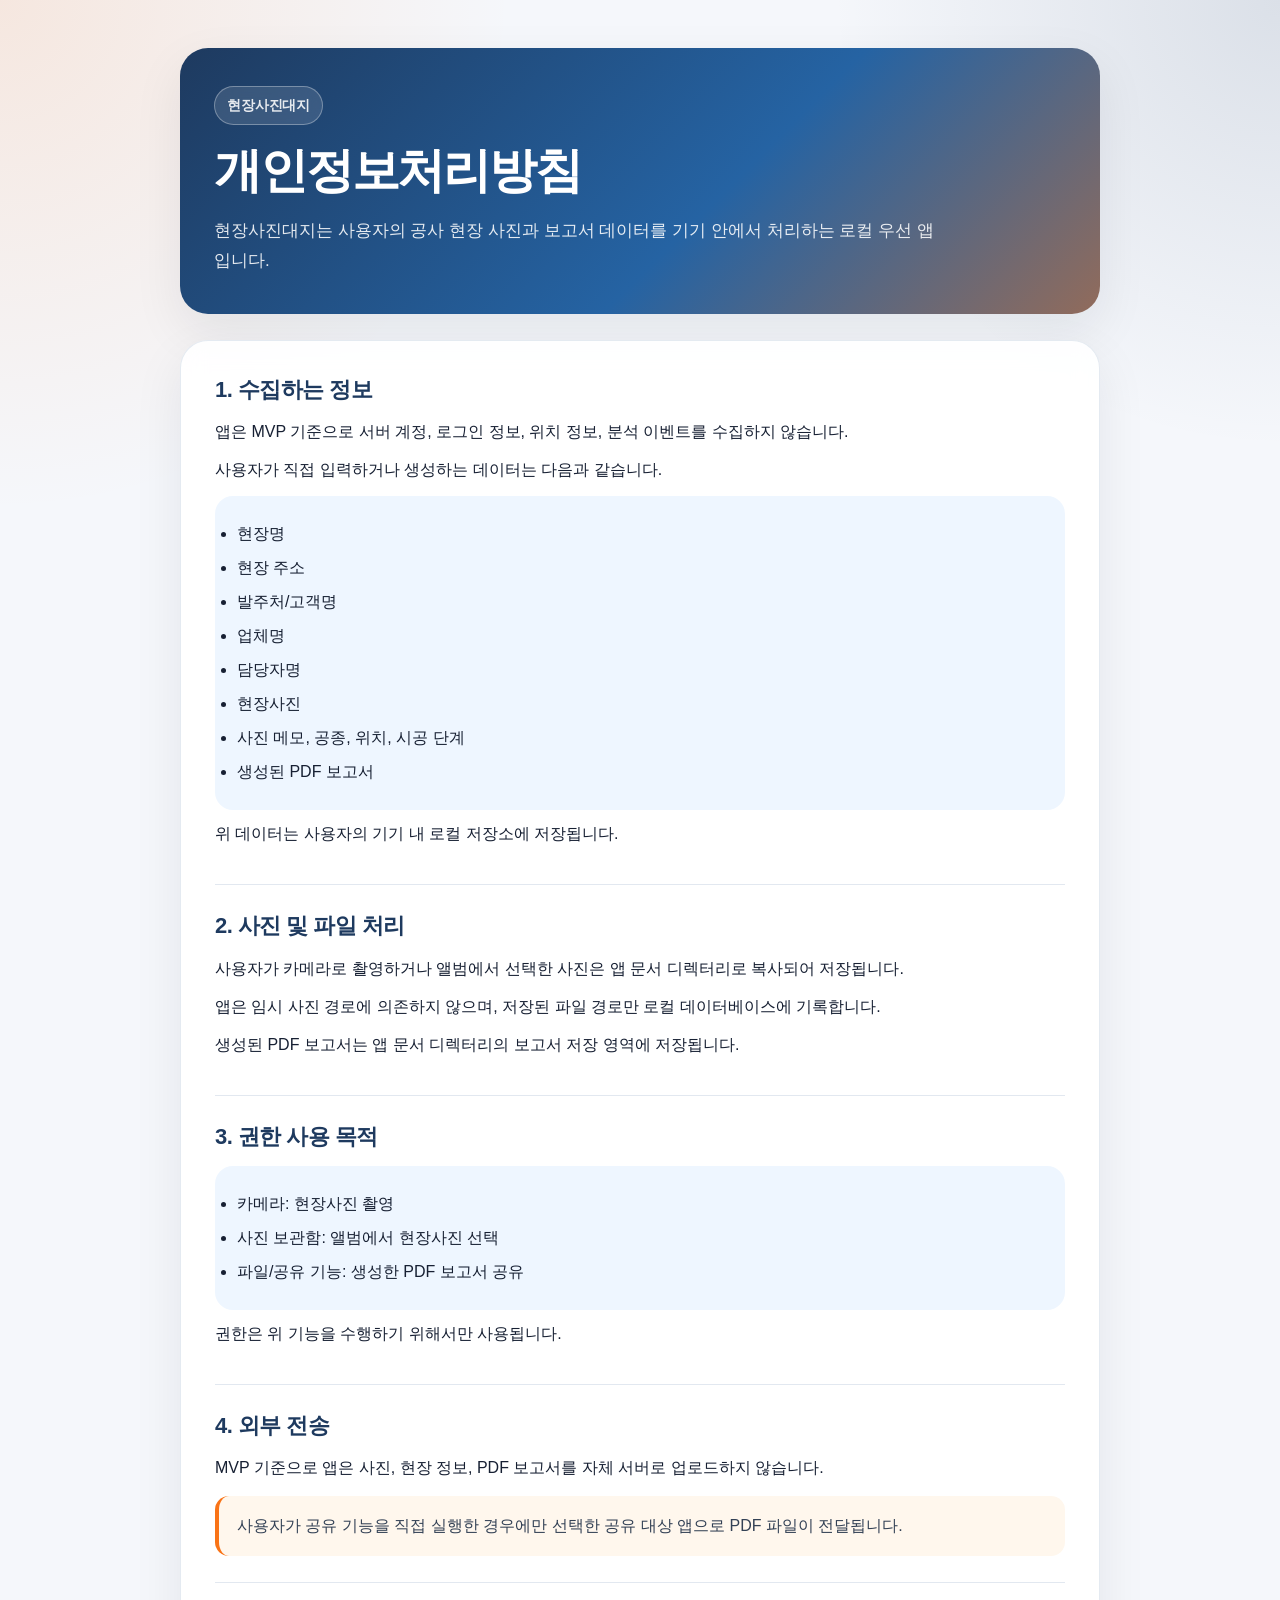
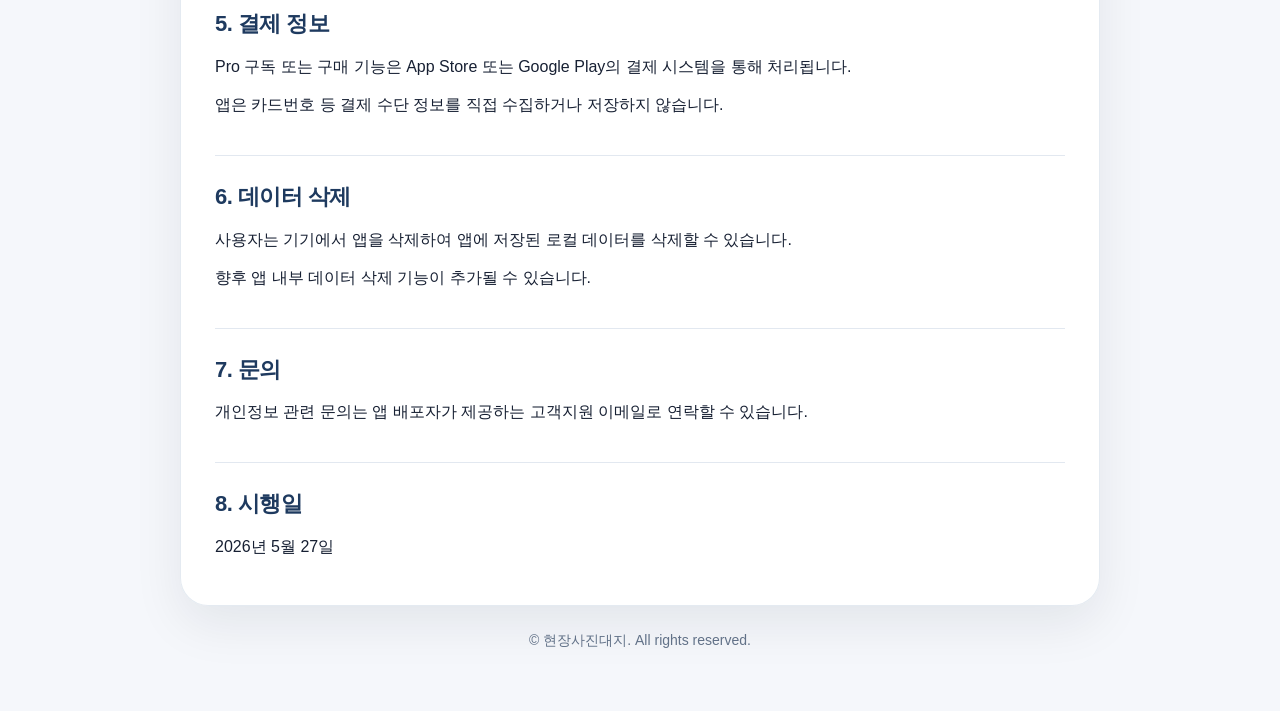
==== index.html @ 03519d0b "Add files via upload 개인정보처리방침" ====
<!DOCTYPE html>
<html lang="ko">
<head>
  <meta charset="UTF-8" />
  <meta name="viewport" content="width=device-width, initial-scale=1.0" />
  <meta name="description" content="현장사진대지 개인정보처리방침" />
  <title>개인정보처리방침 | 현장사진대지</title>
  <style>
    :root {
      --bg: #f5f7fb;
      --card: #ffffff;
      --text: #172033;
      --muted: #64748b;
      --primary: #1e3a5f;
      --accent: #f97316;
      --line: #e2e8f0;
      --soft: #eef6ff;
      --shadow: 0 18px 50px rgba(15, 23, 42, 0.08);
    }

    * {
      box-sizing: border-box;
    }

    body {
      margin: 0;
      font-family: -apple-system, BlinkMacSystemFont, "Segoe UI", Roboto, "Noto Sans KR", "Apple SD Gothic Neo", "Malgun Gothic", Arial, sans-serif;
      line-height: 1.75;
      color: var(--text);
      background:
        radial-gradient(circle at top left, rgba(249, 115, 22, 0.12), transparent 32rem),
        radial-gradient(circle at top right, rgba(30, 58, 95, 0.12), transparent 28rem),
        var(--bg);
    }

    .page {
      width: min(920px, calc(100% - 32px));
      margin: 0 auto;
      padding: 48px 0;
    }

    .hero {
      padding: 38px 34px;
      border-radius: 28px;
      color: #fff;
      background: linear-gradient(135deg, #1e3a5f 0%, #2563a3 58%, #f97316 140%);
      box-shadow: var(--shadow);
    }

    .eyebrow {
      display: inline-flex;
      align-items: center;
      gap: 8px;
      padding: 6px 12px;
      margin-bottom: 18px;
      border: 1px solid rgba(255, 255, 255, 0.32);
      border-radius: 999px;
      color: rgba(255, 255, 255, 0.88);
      font-size: 14px;
      font-weight: 700;
      letter-spacing: -0.01em;
      background: rgba(255, 255, 255, 0.12);
      backdrop-filter: blur(10px);
    }

    h1 {
      margin: 0;
      font-size: clamp(32px, 5vw, 48px);
      line-height: 1.16;
      letter-spacing: -0.045em;
    }

    .hero p {
      max-width: 720px;
      margin: 18px 0 0;
      color: rgba(255, 255, 255, 0.88);
      font-size: 17px;
    }

    .content {
      margin-top: 26px;
      padding: 34px;
      border: 1px solid rgba(226, 232, 240, 0.9);
      border-radius: 28px;
      background: rgba(255, 255, 255, 0.92);
      box-shadow: var(--shadow);
      backdrop-filter: blur(12px);
    }

    section {
      padding: 26px 0;
      border-bottom: 1px solid var(--line);
    }

    section:first-child {
      padding-top: 0;
    }

    section:last-child {
      padding-bottom: 0;
      border-bottom: 0;
    }

    h2 {
      margin: 0 0 14px;
      color: var(--primary);
      font-size: 22px;
      line-height: 1.35;
      letter-spacing: -0.025em;
    }

    p {
      margin: 10px 0;
    }

    ul {
      margin: 12px 0 0;
      padding: 18px 22px;
      border-radius: 18px;
      background: var(--soft);
    }

    li {
      margin: 6px 0;
    }

    .notice {
      margin-top: 14px;
      padding: 16px 18px;
      border-left: 4px solid var(--accent);
      border-radius: 14px;
      color: #334155;
      background: #fff7ed;
    }

    .footer {
      margin-top: 22px;
      color: var(--muted);
      font-size: 14px;
      text-align: center;
    }

    @media (max-width: 640px) {
      .page {
        width: min(100% - 22px, 920px);
        padding: 20px 0;
      }

      .hero,
      .content {
        padding: 24px 20px;
        border-radius: 22px;
      }

      section {
        padding: 22px 0;
      }

      h2 {
        font-size: 20px;
      }
    }
  </style>
</head>
<body>
  <main class="page">
    <header class="hero">
      <div class="eyebrow">현장사진대지</div>
      <h1>개인정보처리방침</h1>
      <p>현장사진대지는 사용자의 공사 현장 사진과 보고서 데이터를 기기 안에서 처리하는 로컬 우선 앱입니다.</p>
    </header>

    <article class="content">
      <section>
        <h2>1. 수집하는 정보</h2>
        <p>앱은 MVP 기준으로 서버 계정, 로그인 정보, 위치 정보, 분석 이벤트를 수집하지 않습니다.</p>
        <p>사용자가 직접 입력하거나 생성하는 데이터는 다음과 같습니다.</p>
        <ul>
          <li>현장명</li>
          <li>현장 주소</li>
          <li>발주처/고객명</li>
          <li>업체명</li>
          <li>담당자명</li>
          <li>현장사진</li>
          <li>사진 메모, 공종, 위치, 시공 단계</li>
          <li>생성된 PDF 보고서</li>
        </ul>
        <p>위 데이터는 사용자의 기기 내 로컬 저장소에 저장됩니다.</p>
      </section>

      <section>
        <h2>2. 사진 및 파일 처리</h2>
        <p>사용자가 카메라로 촬영하거나 앨범에서 선택한 사진은 앱 문서 디렉터리로 복사되어 저장됩니다.</p>
        <p>앱은 임시 사진 경로에 의존하지 않으며, 저장된 파일 경로만 로컬 데이터베이스에 기록합니다.</p>
        <p>생성된 PDF 보고서는 앱 문서 디렉터리의 보고서 저장 영역에 저장됩니다.</p>
      </section>

      <section>
        <h2>3. 권한 사용 목적</h2>
        <ul>
          <li>카메라: 현장사진 촬영</li>
          <li>사진 보관함: 앨범에서 현장사진 선택</li>
          <li>파일/공유 기능: 생성한 PDF 보고서 공유</li>
        </ul>
        <p>권한은 위 기능을 수행하기 위해서만 사용됩니다.</p>
      </section>

      <section>
        <h2>4. 외부 전송</h2>
        <p>MVP 기준으로 앱은 사진, 현장 정보, PDF 보고서를 자체 서버로 업로드하지 않습니다.</p>
        <div class="notice">사용자가 공유 기능을 직접 실행한 경우에만 선택한 공유 대상 앱으로 PDF 파일이 전달됩니다.</div>
      </section>

      <section>
        <h2>5. 결제 정보</h2>
        <p>Pro 구독 또는 구매 기능은 App Store 또는 Google Play의 결제 시스템을 통해 처리됩니다.</p>
        <p>앱은 카드번호 등 결제 수단 정보를 직접 수집하거나 저장하지 않습니다.</p>
      </section>

      <section>
        <h2>6. 데이터 삭제</h2>
        <p>사용자는 기기에서 앱을 삭제하여 앱에 저장된 로컬 데이터를 삭제할 수 있습니다.</p>
        <p>향후 앱 내부 데이터 삭제 기능이 추가될 수 있습니다.</p>
      </section>

      <section>
        <h2>7. 문의</h2>
        <p>개인정보 관련 문의는 앱 배포자가 제공하는 고객지원 이메일로 연락할 수 있습니다.</p>
      </section>

      <section>
        <h2>8. 시행일</h2>
        <p>2026년 5월 27일</p>
      </section>
    </article>

    <p class="footer">© 현장사진대지. All rights reserved.</p>
  </main>
</body>
</html>
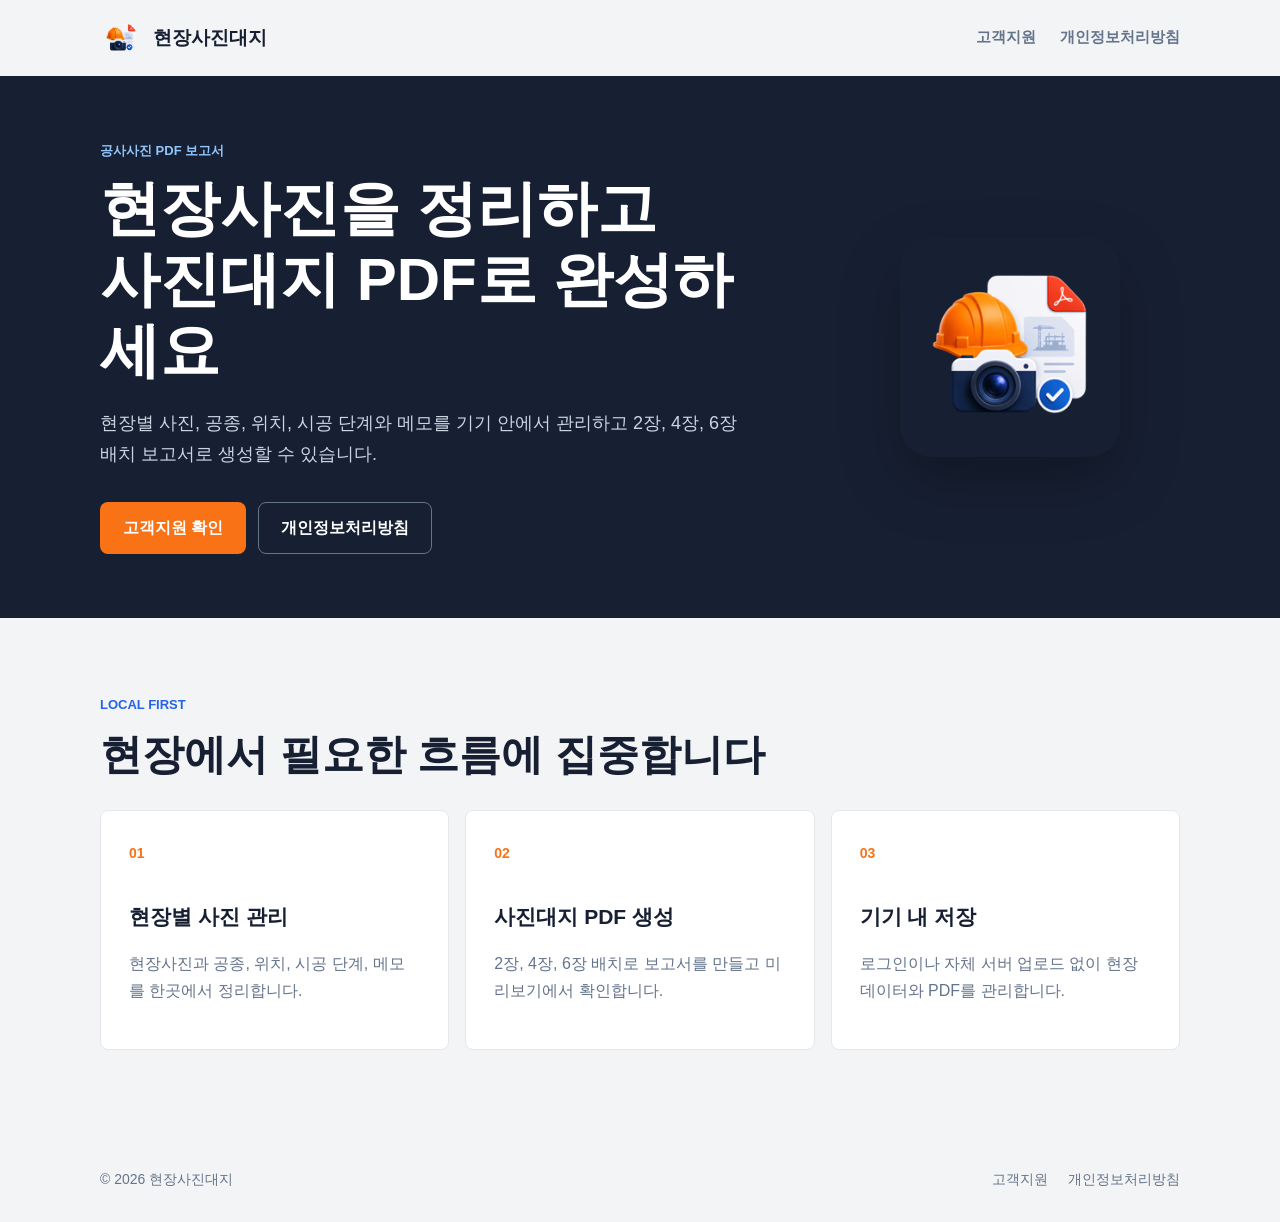
==== commit 9e2db3fe: "Add App Store support pages" ====
--- a/index.html
+++ b/index.html
@@ -3,238 +3,71 @@
 <head>
   <meta charset="UTF-8" />
   <meta name="viewport" content="width=device-width, initial-scale=1.0" />
-  <meta name="description" content="현장사진대지 개인정보처리방침" />
-  <title>개인정보처리방침 | 현장사진대지</title>
-  <style>
-    :root {
-      --bg: #f5f7fb;
-      --card: #ffffff;
-      --text: #172033;
-      --muted: #64748b;
-      --primary: #1e3a5f;
-      --accent: #f97316;
-      --line: #e2e8f0;
-      --soft: #eef6ff;
-      --shadow: 0 18px 50px rgba(15, 23, 42, 0.08);
-    }
-
-    * {
-      box-sizing: border-box;
-    }
-
-    body {
-      margin: 0;
-      font-family: -apple-system, BlinkMacSystemFont, "Segoe UI", Roboto, "Noto Sans KR", "Apple SD Gothic Neo", "Malgun Gothic", Arial, sans-serif;
-      line-height: 1.75;
-      color: var(--text);
-      background:
-        radial-gradient(circle at top left, rgba(249, 115, 22, 0.12), transparent 32rem),
-        radial-gradient(circle at top right, rgba(30, 58, 95, 0.12), transparent 28rem),
-        var(--bg);
-    }
-
-    .page {
-      width: min(920px, calc(100% - 32px));
-      margin: 0 auto;
-      padding: 48px 0;
-    }
-
-    .hero {
-      padding: 38px 34px;
-      border-radius: 28px;
-      color: #fff;
-      background: linear-gradient(135deg, #1e3a5f 0%, #2563a3 58%, #f97316 140%);
-      box-shadow: var(--shadow);
-    }
-
-    .eyebrow {
-      display: inline-flex;
-      align-items: center;
-      gap: 8px;
-      padding: 6px 12px;
-      margin-bottom: 18px;
-      border: 1px solid rgba(255, 255, 255, 0.32);
-      border-radius: 999px;
-      color: rgba(255, 255, 255, 0.88);
-      font-size: 14px;
-      font-weight: 700;
-      letter-spacing: -0.01em;
-      background: rgba(255, 255, 255, 0.12);
-      backdrop-filter: blur(10px);
-    }
-
-    h1 {
-      margin: 0;
-      font-size: clamp(32px, 5vw, 48px);
-      line-height: 1.16;
-      letter-spacing: -0.045em;
-    }
-
-    .hero p {
-      max-width: 720px;
-      margin: 18px 0 0;
-      color: rgba(255, 255, 255, 0.88);
-      font-size: 17px;
-    }
-
-    .content {
-      margin-top: 26px;
-      padding: 34px;
-      border: 1px solid rgba(226, 232, 240, 0.9);
-      border-radius: 28px;
-      background: rgba(255, 255, 255, 0.92);
-      box-shadow: var(--shadow);
-      backdrop-filter: blur(12px);
-    }
-
-    section {
-      padding: 26px 0;
-      border-bottom: 1px solid var(--line);
-    }
-
-    section:first-child {
-      padding-top: 0;
-    }
-
-    section:last-child {
-      padding-bottom: 0;
-      border-bottom: 0;
-    }
-
-    h2 {
-      margin: 0 0 14px;
-      color: var(--primary);
-      font-size: 22px;
-      line-height: 1.35;
-      letter-spacing: -0.025em;
-    }
-
-    p {
-      margin: 10px 0;
-    }
-
-    ul {
-      margin: 12px 0 0;
-      padding: 18px 22px;
-      border-radius: 18px;
-      background: var(--soft);
-    }
-
-    li {
-      margin: 6px 0;
-    }
-
-    .notice {
-      margin-top: 14px;
-      padding: 16px 18px;
-      border-left: 4px solid var(--accent);
-      border-radius: 14px;
-      color: #334155;
-      background: #fff7ed;
-    }
-
-    .footer {
-      margin-top: 22px;
-      color: var(--muted);
-      font-size: 14px;
-      text-align: center;
-    }
-
-    @media (max-width: 640px) {
-      .page {
-        width: min(100% - 22px, 920px);
-        padding: 20px 0;
-      }
-
-      .hero,
-      .content {
-        padding: 24px 20px;
-        border-radius: 22px;
-      }
-
-      section {
-        padding: 22px 0;
-      }
-
-      h2 {
-        font-size: 20px;
-      }
-    }
-  </style>
+  <meta name="description" content="현장사진대지 공식 지원 페이지" />
+  <title>현장사진대지 | 공식 지원</title>
+  <link rel="icon" href="app-logo.png" />
+  <link rel="stylesheet" href="styles.css" />
 </head>
 <body>
-  <main class="page">
-    <header class="hero">
-      <div class="eyebrow">현장사진대지</div>
-      <h1>개인정보처리방침</h1>
-      <p>현장사진대지는 사용자의 공사 현장 사진과 보고서 데이터를 기기 안에서 처리하는 로컬 우선 앱입니다.</p>
-    </header>
+  <header class="site-header">
+    <a class="brand" href="./" aria-label="현장사진대지 홈">
+      <img src="app-logo.png" alt="" width="42" height="42" />
+      <span>현장사진대지</span>
+    </a>
+    <nav aria-label="주요 메뉴">
+      <a href="support.html">고객지원</a>
+      <a href="privacy-policy.html">개인정보처리방침</a>
+    </nav>
+  </header>
 
-    <article class="content">
-      <section>
-        <h2>1. 수집하는 정보</h2>
-        <p>앱은 MVP 기준으로 서버 계정, 로그인 정보, 위치 정보, 분석 이벤트를 수집하지 않습니다.</p>
-        <p>사용자가 직접 입력하거나 생성하는 데이터는 다음과 같습니다.</p>
-        <ul>
-          <li>현장명</li>
-          <li>현장 주소</li>
-          <li>발주처/고객명</li>
-          <li>업체명</li>
-          <li>담당자명</li>
-          <li>현장사진</li>
-          <li>사진 메모, 공종, 위치, 시공 단계</li>
-          <li>생성된 PDF 보고서</li>
-        </ul>
-        <p>위 데이터는 사용자의 기기 내 로컬 저장소에 저장됩니다.</p>
-      </section>
+  <main>
+    <section class="hero">
+      <div class="hero-inner">
+        <p class="eyebrow">공사사진 PDF 보고서</p>
+        <h1>현장사진을 정리하고<br />사진대지 PDF로 완성하세요</h1>
+        <p class="hero-copy">
+          현장별 사진, 공종, 위치, 시공 단계와 메모를 기기 안에서 관리하고
+          2장, 4장, 6장 배치 보고서로 생성할 수 있습니다.
+        </p>
+        <div class="actions">
+          <a class="button primary" href="support.html">고객지원 확인</a>
+          <a class="button secondary" href="privacy-policy.html">개인정보처리방침</a>
+        </div>
+      </div>
+      <img class="hero-logo" src="app-logo.png" alt="현장사진대지 앱 아이콘" width="220" height="220" />
+    </section>
 
-      <section>
-        <h2>2. 사진 및 파일 처리</h2>
-        <p>사용자가 카메라로 촬영하거나 앨범에서 선택한 사진은 앱 문서 디렉터리로 복사되어 저장됩니다.</p>
-        <p>앱은 임시 사진 경로에 의존하지 않으며, 저장된 파일 경로만 로컬 데이터베이스에 기록합니다.</p>
-        <p>생성된 PDF 보고서는 앱 문서 디렉터리의 보고서 저장 영역에 저장됩니다.</p>
-      </section>
+    <section class="section" aria-labelledby="service-title">
+      <div class="section-heading">
+        <p class="eyebrow">LOCAL FIRST</p>
+        <h2 id="service-title">현장에서 필요한 흐름에 집중합니다</h2>
+      </div>
+      <div class="feature-grid">
+        <article class="feature">
+          <strong>01</strong>
+          <h3>현장별 사진 관리</h3>
+          <p>현장사진과 공종, 위치, 시공 단계, 메모를 한곳에서 정리합니다.</p>
+        </article>
+        <article class="feature">
+          <strong>02</strong>
+          <h3>사진대지 PDF 생성</h3>
+          <p>2장, 4장, 6장 배치로 보고서를 만들고 미리보기에서 확인합니다.</p>
+        </article>
+        <article class="feature">
+          <strong>03</strong>
+          <h3>기기 내 저장</h3>
+          <p>로그인이나 자체 서버 업로드 없이 현장 데이터와 PDF를 관리합니다.</p>
+        </article>
+      </div>
+    </section>
+  </main>
 
-      <section>
-        <h2>3. 권한 사용 목적</h2>
-        <ul>
-          <li>카메라: 현장사진 촬영</li>
-          <li>사진 보관함: 앨범에서 현장사진 선택</li>
-          <li>파일/공유 기능: 생성한 PDF 보고서 공유</li>
-        </ul>
-        <p>권한은 위 기능을 수행하기 위해서만 사용됩니다.</p>
-      </section>
-
-      <section>
-        <h2>4. 외부 전송</h2>
-        <p>MVP 기준으로 앱은 사진, 현장 정보, PDF 보고서를 자체 서버로 업로드하지 않습니다.</p>
-        <div class="notice">사용자가 공유 기능을 직접 실행한 경우에만 선택한 공유 대상 앱으로 PDF 파일이 전달됩니다.</div>
-      </section>
-
-      <section>
-        <h2>5. 결제 정보</h2>
-        <p>Pro 구독 또는 구매 기능은 App Store 또는 Google Play의 결제 시스템을 통해 처리됩니다.</p>
-        <p>앱은 카드번호 등 결제 수단 정보를 직접 수집하거나 저장하지 않습니다.</p>
-      </section>
-
-      <section>
-        <h2>6. 데이터 삭제</h2>
-        <p>사용자는 기기에서 앱을 삭제하여 앱에 저장된 로컬 데이터를 삭제할 수 있습니다.</p>
-        <p>향후 앱 내부 데이터 삭제 기능이 추가될 수 있습니다.</p>
-      </section>
-
-      <section>
-        <h2>7. 문의</h2>
-        <p>개인정보 관련 문의는 앱 배포자가 제공하는 고객지원 이메일로 연락할 수 있습니다.</p>
-      </section>
-
-      <section>
-        <h2>8. 시행일</h2>
-        <p>2026년 5월 27일</p>
-      </section>
-    </article>
-
-    <p class="footer">© 현장사진대지. All rights reserved.</p>
-  </main>
+  <footer>
+    <span>© 2026 현장사진대지</span>
+    <div>
+      <a href="support.html">고객지원</a>
+      <a href="privacy-policy.html">개인정보처리방침</a>
+    </div>
+  </footer>
 </body>
 </html>
--- a/styles.css
+++ b/styles.css
@@ -0,0 +1,420 @@
+:root {
+  --background: #f3f4f6;
+  --surface: #ffffff;
+  --primary: #172033;
+  --accent: #f97316;
+  --secondary: #2563eb;
+  --text: #172033;
+  --muted: #64748b;
+  --border: #e5e7eb;
+  --soft-blue: #eff6ff;
+  --soft-orange: #fff7ed;
+  --max-width: 1080px;
+}
+
+* {
+  box-sizing: border-box;
+}
+
+html {
+  color-scheme: light;
+  scroll-behavior: smooth;
+}
+
+body {
+  margin: 0;
+  color: var(--text);
+  background: var(--background);
+  font-family: -apple-system, BlinkMacSystemFont, "Segoe UI", Roboto,
+    "Noto Sans KR", "Apple SD Gothic Neo", "Malgun Gothic", Arial, sans-serif;
+  line-height: 1.7;
+}
+
+a {
+  color: inherit;
+  text-decoration: none;
+}
+
+.site-header,
+footer {
+  width: min(var(--max-width), calc(100% - 40px));
+  margin: 0 auto;
+}
+
+.site-header {
+  min-height: 76px;
+  display: flex;
+  align-items: center;
+  justify-content: space-between;
+  gap: 24px;
+}
+
+.brand {
+  display: inline-flex;
+  align-items: center;
+  gap: 11px;
+  color: var(--primary);
+  font-size: 19px;
+  font-weight: 800;
+}
+
+.brand img {
+  border-radius: 8px;
+}
+
+nav {
+  display: flex;
+  align-items: center;
+  gap: 24px;
+  color: var(--muted);
+  font-size: 15px;
+  font-weight: 700;
+}
+
+nav a {
+  padding: 8px 0;
+  border-bottom: 2px solid transparent;
+}
+
+nav a:hover,
+nav a[aria-current="page"] {
+  color: var(--secondary);
+  border-bottom-color: var(--secondary);
+}
+
+.hero {
+  min-height: 470px;
+  display: grid;
+  grid-template-columns: minmax(0, 1fr) 280px;
+  align-items: center;
+  gap: 64px;
+  padding: 64px max(20px, calc((100vw - var(--max-width)) / 2));
+  color: #ffffff;
+  background: var(--primary);
+}
+
+.hero-inner {
+  max-width: 680px;
+}
+
+.eyebrow {
+  margin: 0 0 12px;
+  color: var(--secondary);
+  font-size: 13px;
+  font-weight: 800;
+}
+
+.hero .eyebrow {
+  color: #93c5fd;
+}
+
+h1,
+h2,
+h3,
+p {
+  letter-spacing: 0;
+}
+
+h1 {
+  margin: 0;
+  font-size: clamp(36px, 6vw, 60px);
+  line-height: 1.18;
+}
+
+.hero-copy {
+  max-width: 640px;
+  margin: 22px 0 0;
+  color: #cbd5e1;
+  font-size: 18px;
+}
+
+.hero-logo {
+  width: 220px;
+  height: 220px;
+  border-radius: 32px;
+  box-shadow: 0 24px 60px rgba(0, 0, 0, 0.28);
+}
+
+.actions {
+  display: flex;
+  flex-wrap: wrap;
+  gap: 12px;
+  margin-top: 32px;
+}
+
+.button {
+  min-height: 52px;
+  display: inline-flex;
+  align-items: center;
+  justify-content: center;
+  padding: 0 22px;
+  border: 1px solid transparent;
+  border-radius: 8px;
+  font-size: 16px;
+  font-weight: 800;
+}
+
+.button.primary {
+  color: #ffffff;
+  background: var(--accent);
+}
+
+.button.secondary {
+  color: #ffffff;
+  border-color: #64748b;
+  background: transparent;
+}
+
+.section,
+.document-page {
+  width: min(var(--max-width), calc(100% - 40px));
+  margin: 0 auto;
+}
+
+.section {
+  padding: 76px 0 88px;
+}
+
+.section-heading {
+  max-width: 700px;
+  margin-bottom: 28px;
+}
+
+.section h2,
+.document-header h1 {
+  margin: 0;
+  color: var(--primary);
+  font-size: clamp(30px, 4vw, 42px);
+  line-height: 1.3;
+}
+
+.feature-grid {
+  display: grid;
+  grid-template-columns: repeat(3, minmax(0, 1fr));
+  gap: 16px;
+}
+
+.feature,
+.support-action {
+  border: 1px solid var(--border);
+  border-radius: 8px;
+  background: var(--surface);
+}
+
+.feature {
+  min-height: 220px;
+  padding: 28px;
+}
+
+.feature strong {
+  color: var(--accent);
+  font-size: 14px;
+}
+
+.feature h3 {
+  margin: 32px 0 8px;
+  font-size: 21px;
+}
+
+.feature p,
+.document-header > p:not(.eyebrow),
+.document p {
+  color: var(--muted);
+}
+
+.document-page {
+  padding: 56px 0 88px;
+}
+
+.document-header {
+  max-width: 780px;
+  margin-bottom: 28px;
+}
+
+.document-header > p:not(.eyebrow) {
+  margin: 14px 0 0;
+  font-size: 18px;
+}
+
+.document-header .updated {
+  font-size: 14px;
+}
+
+.document {
+  padding: 12px 36px;
+  border: 1px solid var(--border);
+  border-radius: 8px;
+  background: var(--surface);
+}
+
+.document section {
+  padding: 28px 0;
+  border-bottom: 1px solid var(--border);
+}
+
+.document section:last-child {
+  border-bottom: 0;
+}
+
+.document h2 {
+  margin: 0 0 12px;
+  color: var(--primary);
+  font-size: 22px;
+}
+
+.document p {
+  margin: 8px 0;
+}
+
+.document ul {
+  margin: 14px 0 0;
+  padding: 18px 20px 18px 40px;
+  border-radius: 8px;
+  background: var(--soft-blue);
+}
+
+.document li + li {
+  margin-top: 6px;
+}
+
+.notice {
+  margin-top: 14px;
+  padding: 16px 18px;
+  border-left: 4px solid var(--accent);
+  border-radius: 4px;
+  color: #9a3412;
+  background: var(--soft-orange);
+}
+
+.text-link {
+  display: inline-block;
+  margin-top: 8px;
+  color: var(--secondary);
+  font-weight: 800;
+}
+
+.support-actions {
+  display: grid;
+  grid-template-columns: repeat(2, minmax(0, 1fr));
+  gap: 16px;
+  margin-bottom: 20px;
+}
+
+.support-action {
+  display: flex;
+  flex-direction: column;
+  gap: 4px;
+  padding: 22px 24px;
+}
+
+.support-action span {
+  color: var(--muted);
+  font-size: 14px;
+}
+
+.support-action strong {
+  color: var(--secondary);
+  font-size: 18px;
+}
+
+.faq h2 {
+  font-size: 20px;
+}
+
+footer {
+  min-height: 84px;
+  display: flex;
+  align-items: center;
+  justify-content: space-between;
+  gap: 20px;
+  color: var(--muted);
+  font-size: 14px;
+}
+
+footer div {
+  display: flex;
+  gap: 20px;
+}
+
+@media (max-width: 760px) {
+  .site-header {
+    min-height: 68px;
+  }
+
+  nav {
+    gap: 14px;
+    font-size: 14px;
+  }
+
+  .hero {
+    min-height: 0;
+    grid-template-columns: 1fr;
+    gap: 32px;
+    padding-top: 54px;
+    padding-bottom: 56px;
+  }
+
+  .hero-logo {
+    width: 112px;
+    height: 112px;
+    grid-row: 1;
+    border-radius: 22px;
+  }
+
+  h1 {
+    font-size: 38px;
+  }
+
+  .hero-copy {
+    font-size: 16px;
+  }
+
+  .feature-grid,
+  .support-actions {
+    grid-template-columns: 1fr;
+  }
+
+  .section {
+    padding: 56px 0 64px;
+  }
+
+  .document-page {
+    padding: 40px 0 64px;
+  }
+
+  .document {
+    padding: 4px 20px;
+  }
+}
+
+@media (max-width: 520px) {
+  .site-header,
+  footer,
+  .section,
+  .document-page {
+    width: min(100% - 28px, var(--max-width));
+  }
+
+  .brand span {
+    font-size: 17px;
+  }
+
+  nav a:first-child {
+    display: none;
+  }
+
+  .actions {
+    flex-direction: column;
+  }
+
+  .button {
+    width: 100%;
+  }
+
+  footer {
+    align-items: flex-start;
+    flex-direction: column;
+    justify-content: center;
+    padding: 20px 0;
+  }
+}
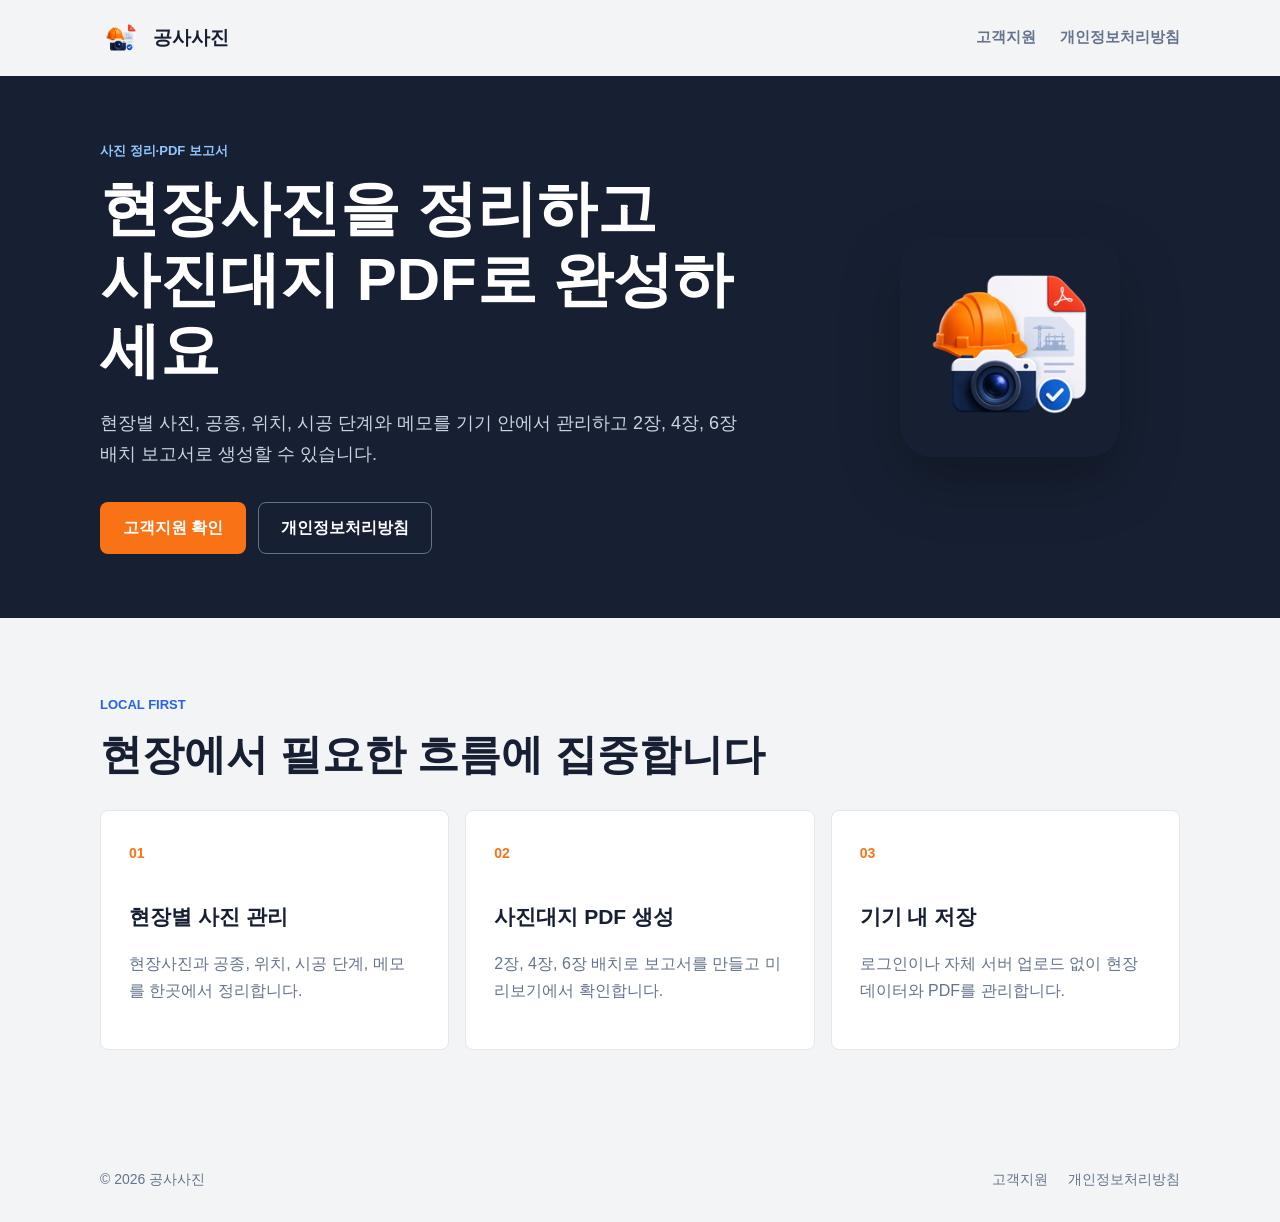
==== commit b9e70276: "Rename app to 공사사진" ====
--- a/index.html
+++ b/index.html
@@ -3,16 +3,16 @@
 <head>
   <meta charset="UTF-8" />
   <meta name="viewport" content="width=device-width, initial-scale=1.0" />
-  <meta name="description" content="현장사진대지 공식 지원 페이지" />
-  <title>현장사진대지 | 공식 지원</title>
+  <meta name="description" content="공사사진 공식 지원 페이지" />
+  <title>공사사진 | 공식 지원</title>
   <link rel="icon" href="app-logo.png" />
   <link rel="stylesheet" href="styles.css" />
 </head>
 <body>
   <header class="site-header">
-    <a class="brand" href="./" aria-label="현장사진대지 홈">
+    <a class="brand" href="./" aria-label="공사사진 홈">
       <img src="app-logo.png" alt="" width="42" height="42" />
-      <span>현장사진대지</span>
+      <span>공사사진</span>
     </a>
     <nav aria-label="주요 메뉴">
       <a href="support.html">고객지원</a>
@@ -23,7 +23,7 @@
   <main>
     <section class="hero">
       <div class="hero-inner">
-        <p class="eyebrow">공사사진 PDF 보고서</p>
+        <p class="eyebrow">사진 정리·PDF 보고서</p>
         <h1>현장사진을 정리하고<br />사진대지 PDF로 완성하세요</h1>
         <p class="hero-copy">
           현장별 사진, 공종, 위치, 시공 단계와 메모를 기기 안에서 관리하고
@@ -34,7 +34,7 @@
           <a class="button secondary" href="privacy-policy.html">개인정보처리방침</a>
         </div>
       </div>
-      <img class="hero-logo" src="app-logo.png" alt="현장사진대지 앱 아이콘" width="220" height="220" />
+      <img class="hero-logo" src="app-logo.png" alt="공사사진 앱 아이콘" width="220" height="220" />
     </section>
 
     <section class="section" aria-labelledby="service-title">
@@ -63,7 +63,7 @@
   </main>
 
   <footer>
-    <span>© 2026 현장사진대지</span>
+    <span>© 2026 공사사진</span>
     <div>
       <a href="support.html">고객지원</a>
       <a href="privacy-policy.html">개인정보처리방침</a>
